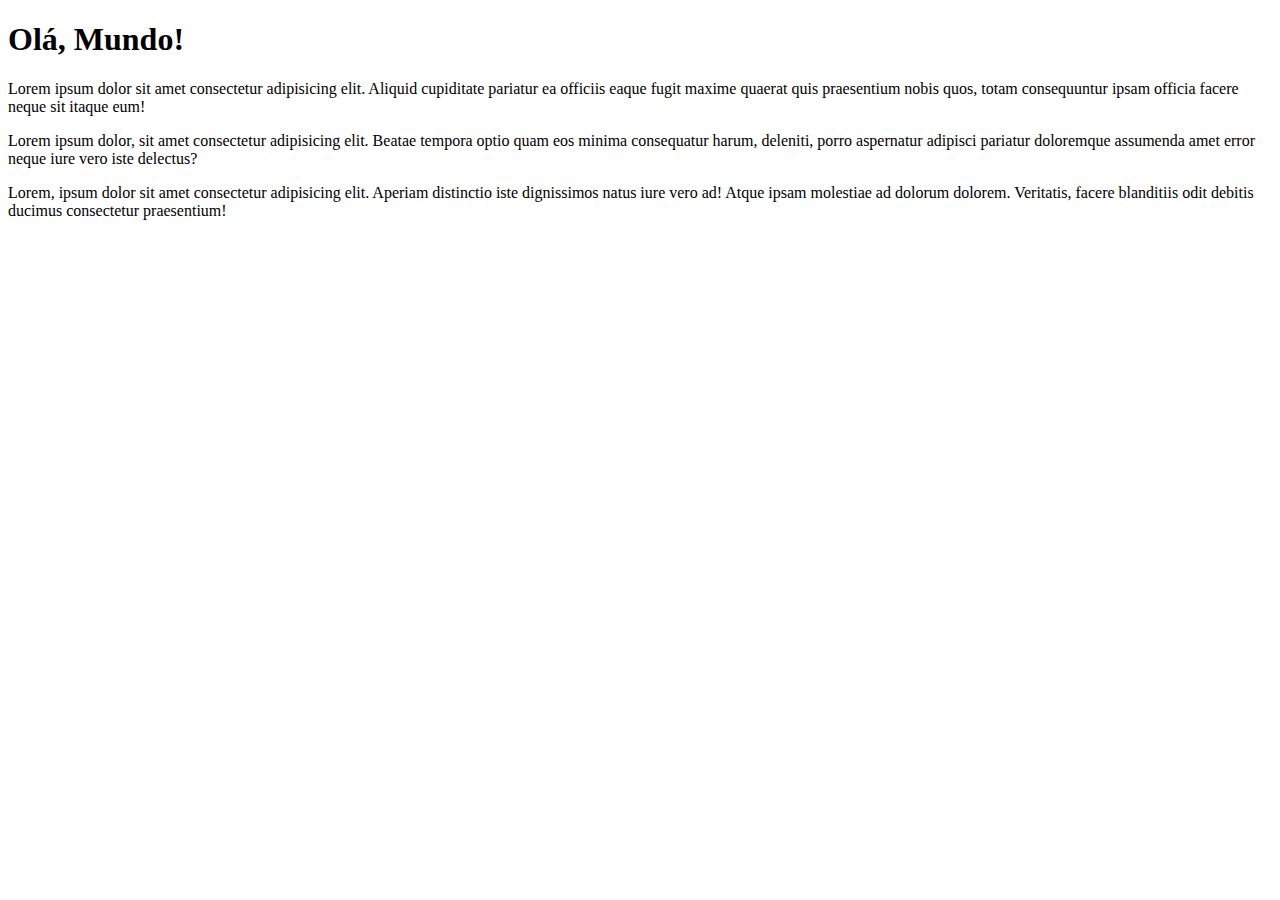
==== index.html @ e9d8de03 "projeto-midias-sociais" ====
<!DOCTYPE html>
<html lang="pt-br">
<head>
    <meta charset="UTF-8">
    <meta name="viewport" content="width=device-width, initial-scale=1.0">
    <link rel="shortcut icon" href="favicon.ico" type="image/x-icon">
    <title>Projeto Apresentação das Mídias Sociais</title>
</head>
<body>
    <h1>Olá, Mundo!</h1>
    <p>Lorem ipsum dolor sit amet consectetur adipisicing elit. Aliquid cupiditate pariatur ea officiis eaque fugit maxime quaerat quis praesentium nobis quos, totam consequuntur ipsam officia facere neque sit itaque eum!

    </p>
    <p>Lorem ipsum dolor, sit amet consectetur adipisicing elit. Beatae tempora optio quam eos minima consequatur harum, deleniti, porro aspernatur adipisci pariatur doloremque assumenda amet error neque iure vero iste delectus?</p>
    <p>Lorem, ipsum dolor sit amet consectetur adipisicing elit. Aperiam distinctio iste dignissimos natus iure vero ad! Atque ipsam molestiae ad dolorum dolorem. Veritatis, facere blanditiis odit debitis ducimus consectetur praesentium!</p>
    
</body>
</html>
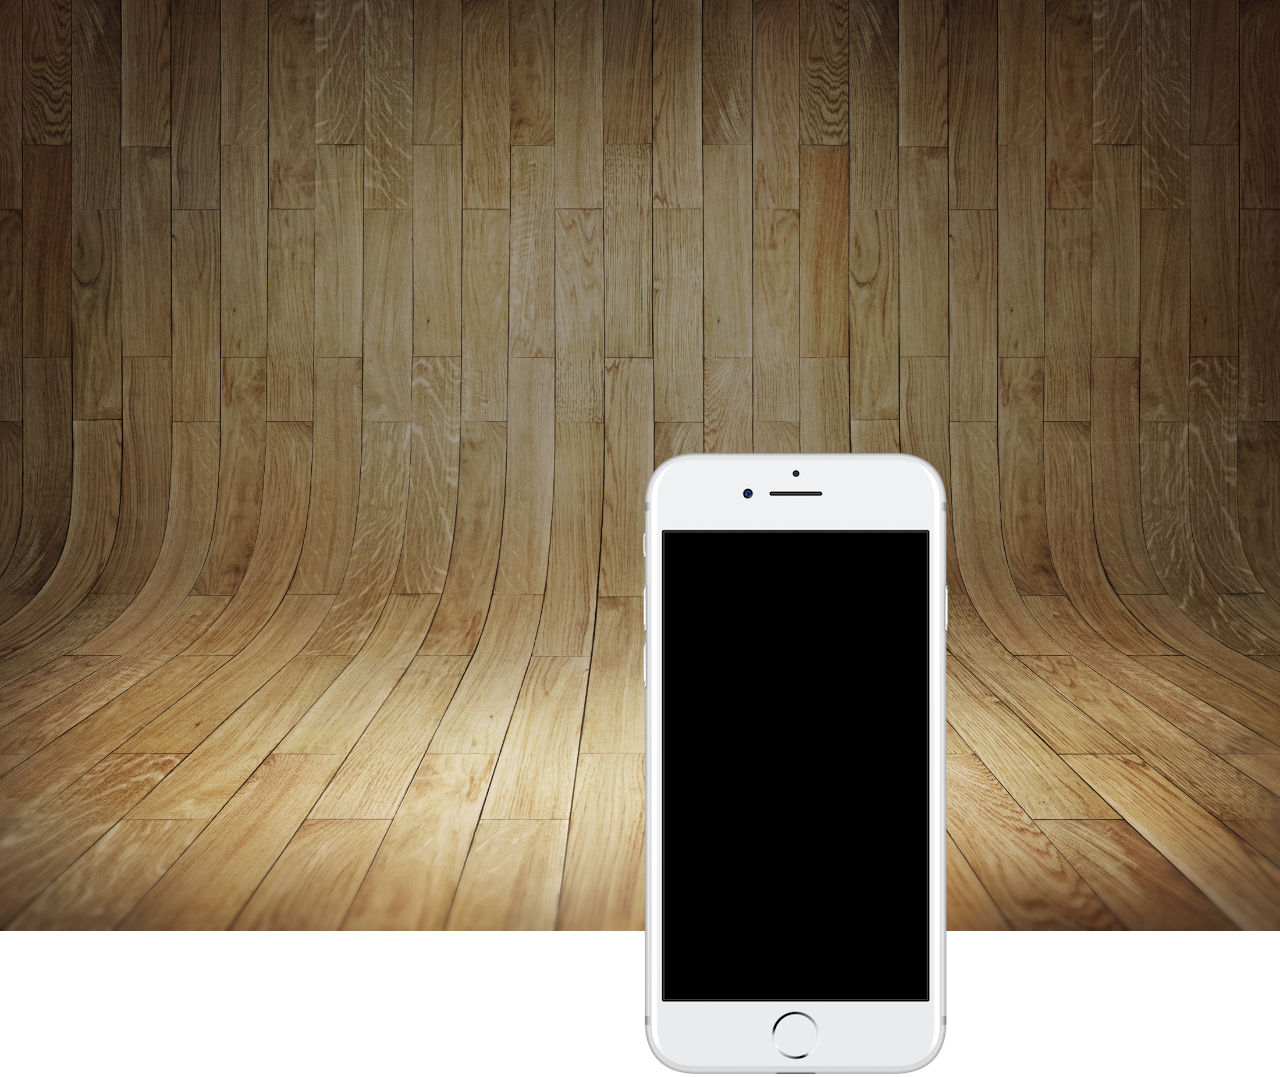
==== commit f6606a91: "atualizei projeto" ====
--- a/index.html
+++ b/index.html
@@ -4,15 +4,15 @@
     <meta charset="UTF-8">
     <meta name="viewport" content="width=device-width, initial-scale=1.0">
     <link rel="shortcut icon" href="favicon.ico" type="image/x-icon">
+    <link rel="stylesheet" href="estilos/style.css">
     <title>Projeto Apresentação das Mídias Sociais</title>
 </head>
 <body>
-    <h1>Olá, Mundo!</h1>
-    <p>Lorem ipsum dolor sit amet consectetur adipisicing elit. Aliquid cupiditate pariatur ea officiis eaque fugit maxime quaerat quis praesentium nobis quos, totam consequuntur ipsam officia facere neque sit itaque eum!
-
-    </p>
-    <p>Lorem ipsum dolor, sit amet consectetur adipisicing elit. Beatae tempora optio quam eos minima consequatur harum, deleniti, porro aspernatur adipisci pariatur doloremque assumenda amet error neque iure vero iste delectus?</p>
-    <p>Lorem, ipsum dolor sit amet consectetur adipisicing elit. Aperiam distinctio iste dignissimos natus iure vero ad! Atque ipsam molestiae ad dolorum dolorem. Veritatis, facere blanditiis odit debitis ducimus consectetur praesentium!</p>
+    <main>
+        <section id="telefone"></section>
+        <section id="redes-sociais"></section>
+    </main>
+    
     
 </body>
 </html>--- a/estilos/style.css
+++ b/estilos/style.css
@@ -0,0 +1,36 @@
+@charset "UTF-8";
+
+*{
+    margin: 0;
+    padding: 0;
+    font-family: Arial, Helvetica, sans-serif;
+}
+
+html, body{
+    height: 100vh;
+    width: 100vw;
+
+}
+
+body{
+    background: url(../imagens/fundo-madeira.jpg) no-repeat top center;
+    background-size: cover;
+    background-attachment: fixed;
+}
+
+main{
+    position: relative;
+    height: 100vh;
+    
+}
+
+section#telefone{
+    position: absolute;
+    top: 50%;
+    left: 50%;
+    transform: translate(-50% -50%); /*essas configurações são as que permitem que que o container fique centralizado.*/
+    
+    height: 627px;
+    width: 311px;
+    background: url(../imagens/frame-iphone.png) no-repeat;
+}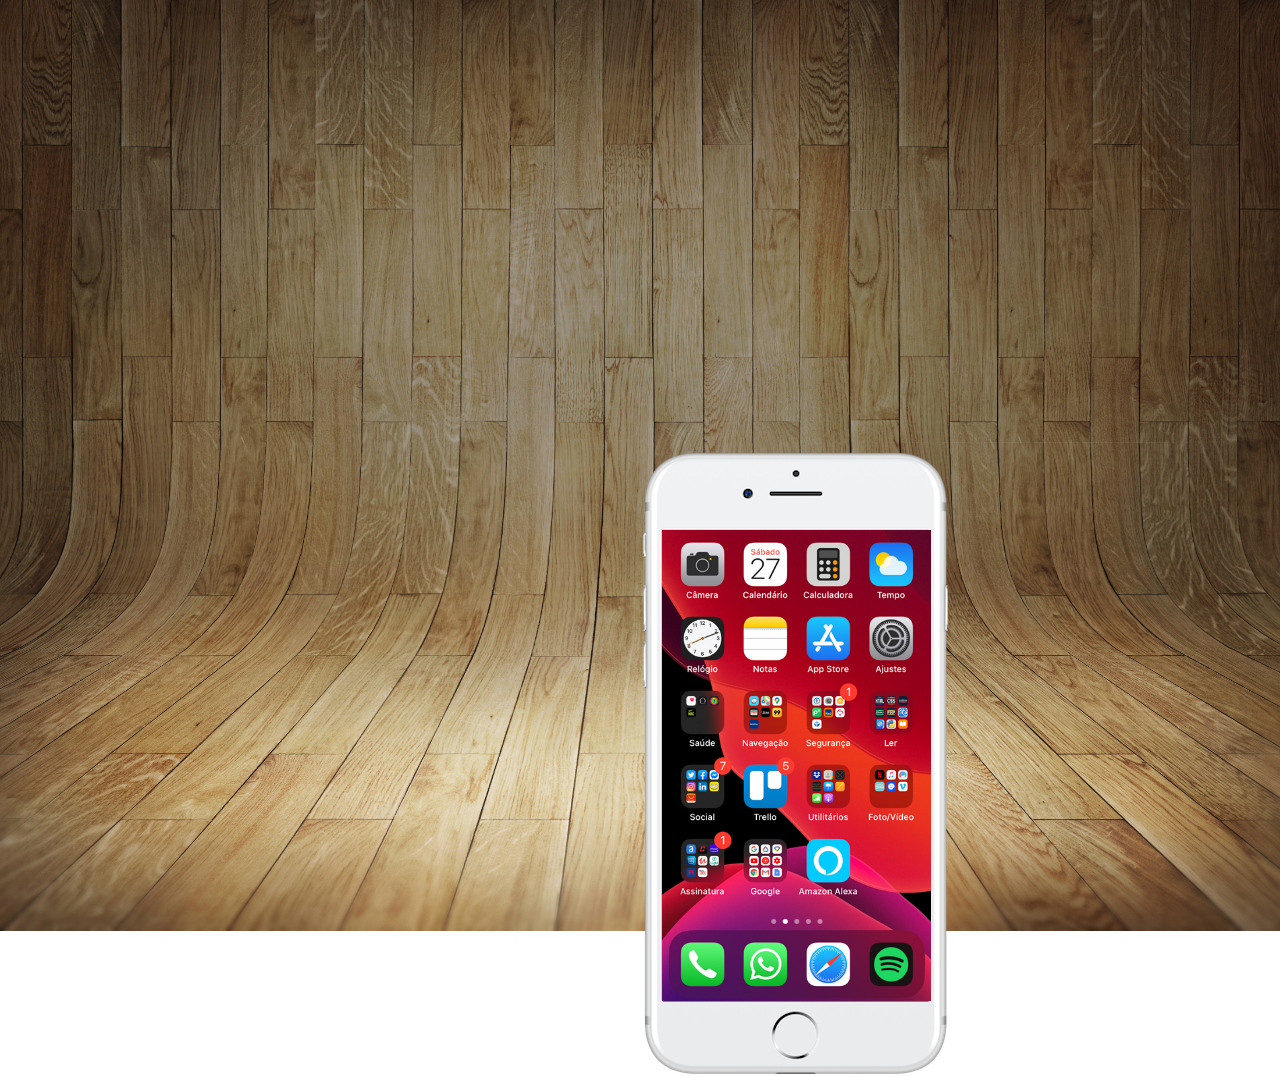
==== commit 6a4d703f: "criei a tela home" ====
--- a/index.html
+++ b/index.html
@@ -9,7 +9,9 @@
 </head>
 <body>
     <main>
-        <section id="telefone"></section>
+        <section id="telefone">
+            <iframe src="home.html" name="tela" id="tela" frameborder="0"></iframe>
+        </section>
         <section id="redes-sociais"></section>
     </main>
     
--- a/estilos/style.css
+++ b/estilos/style.css
@@ -1,8 +1,8 @@
 @charset "UTF-8";
 
 *{
-    margin: 0;
-    padding: 0;
+    margin: 0px;
+    padding: 0px;
     font-family: Arial, Helvetica, sans-serif;
 }
 
@@ -28,9 +28,17 @@
     position: absolute;
     top: 50%;
     left: 50%;
-    transform: translate(-50% -50%); /*essas configurações são as que permitem que que o container fique centralizado.*/
+    /*essas configurações são as que permitem que que o container fique centralizado.*/
     
     height: 627px;
     width: 311px;
-    background: url(../imagens/frame-iphone.png) no-repeat;
+    background: url('../imagens/frame-iphone.png') no-repeat top center;
+}
+
+iframe#tela{
+    position: relative;
+    top: 80px;
+    left: 22px;
+    width: 269px;
+    height: 471px;
 }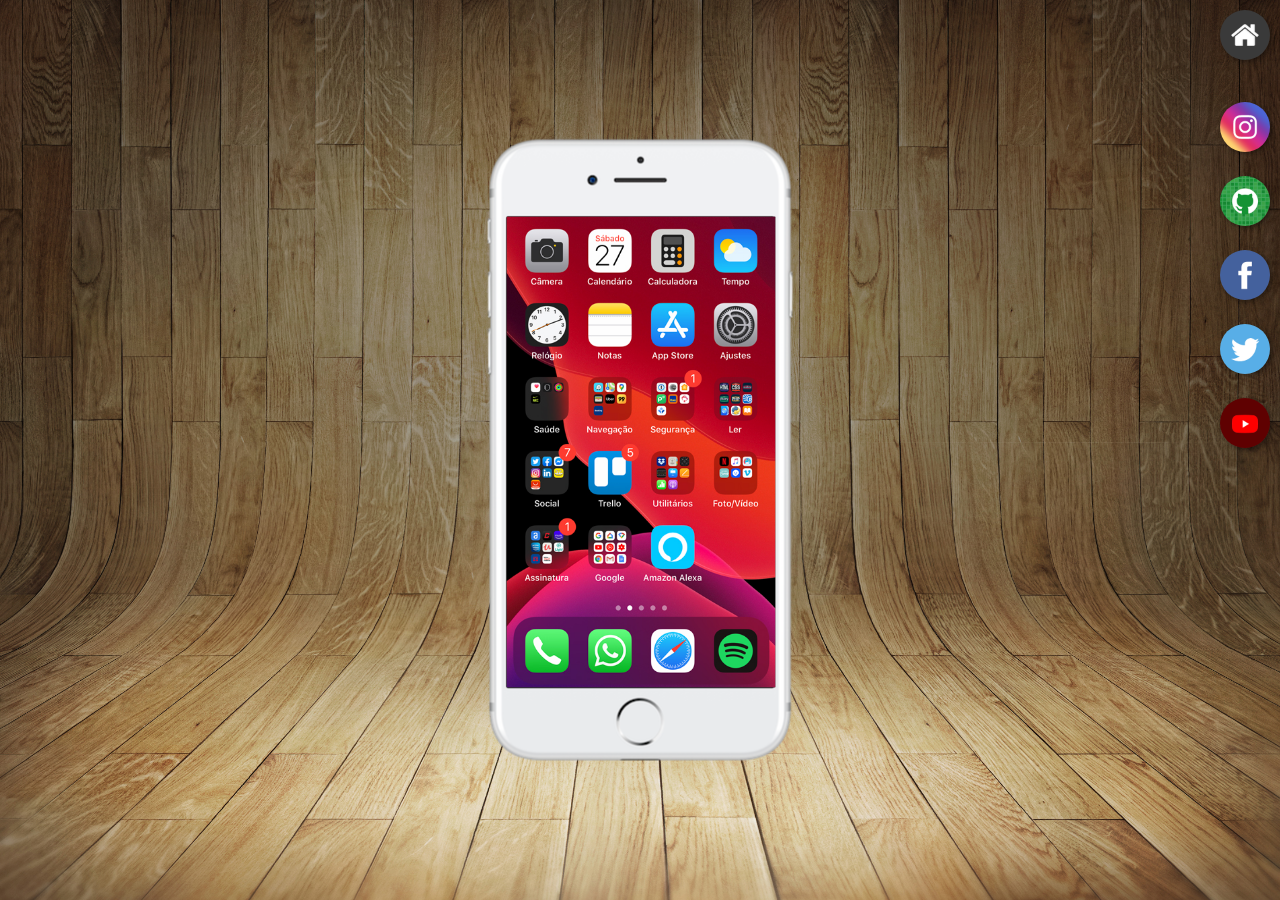
==== commit 61368032: "criei botoes na lateral" ====
--- a/index.html
+++ b/index.html
@@ -10,9 +10,16 @@
 <body>
     <main>
         <section id="telefone">
-            <iframe src="home.html" name="tela" id="tela" frameborder="0"></iframe>
+            <iframe src="home.html" name="tela" id="tela" frameborder="0"> Seu navegador não é compatível com isso.</iframe>
         </section>
-        <section id="redes-sociais"></section>
+        <section id="redes-sociais">
+            <a href="#" target="tela"><img src="imagens/logo-home.jpg" alt="home"></a><br><br>
+            <a href="#" target="tela"><img src="imagens/logo-instagram.jpg" alt="instagram"></a><br>
+            <a href="#" target="tela"><img src="imagens/logo-github.jpg" alt="github"></a><br>
+            <a href="#" target="tela"><img src="imagens/logo-facebook.jpg" alt=""></a><br>
+            <a href="#" target="tela"><img src="imagens/logo-twitter.jpg" alt=""></a><br>
+            <a href="#" target="tela"><img src="imagens/logo-youtube.jpg" alt=""></a>
+        </section>
     </main>
     
     
--- a/estilos/style.css
+++ b/estilos/style.css
@@ -29,10 +29,11 @@
     top: 50%;
     left: 50%;
     /*essas configurações são as que permitem que que o container fique centralizado.*/
-    
+    transform: translate(-50%, -50%);
     height: 627px;
     width: 311px;
     background: url('../imagens/frame-iphone.png') no-repeat top center;
+    
 }
 
 iframe#tela{
@@ -41,4 +42,25 @@
     left: 22px;
     width: 269px;
     height: 471px;
+}
+
+section#redes-sociais{
+    text-align: right;
+}
+
+section#redes-sociais img{
+    width: 50px;
+    height: 50px;
+    border-radius: 50%;
+    margin: 10px;
+    box-shadow: 2px 2px 5px rgba(0, 0, 0, 0.4);
+    
+}
+
+section#redes-sociais img:hover{
+    border: 2px solid rgba(255, 255, 255, 0.603);
+    box-sizing: border-box;
+    transform: translate(-3px, -3px);
+    box-shadow: 5px 5px 10px rgba(0, 0, 0, 0.604);
+    transition: transform 0.5s, border 1s;
 }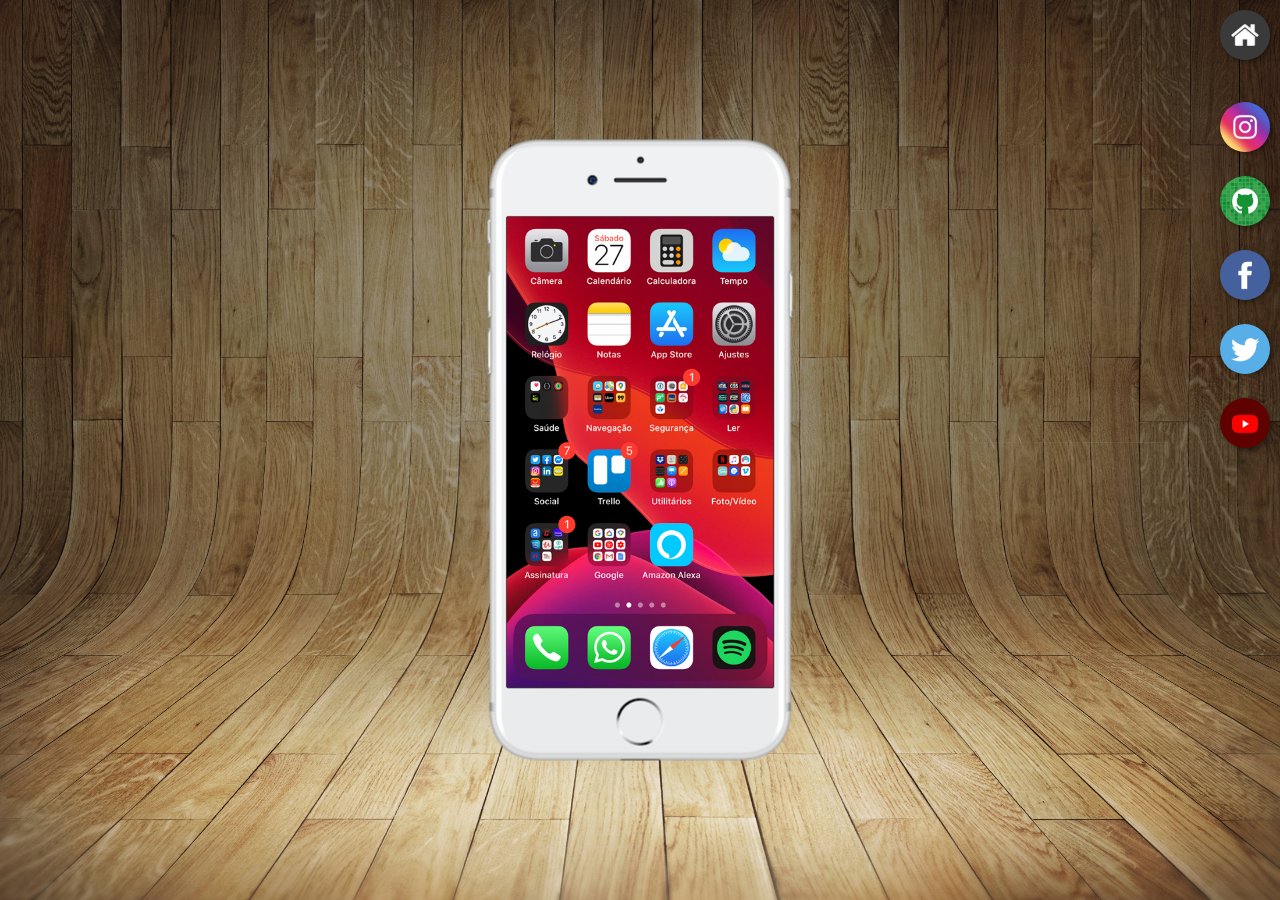
==== commit 40cd607e: "atualizei botoes" ====
--- a/index.html
+++ b/index.html
@@ -15,10 +15,10 @@
         <section id="redes-sociais">
             <a href="#" target="tela"><img src="imagens/logo-home.jpg" alt="home"></a><br><br>
             <a href="#" target="tela"><img src="imagens/logo-instagram.jpg" alt="instagram"></a><br>
-            <a href="#" target="tela"><img src="imagens/logo-github.jpg" alt="github"></a><br>
+            <a href="github.html" target="tela"><img src="imagens/logo-github.jpg" alt="github"></a><br>
             <a href="#" target="tela"><img src="imagens/logo-facebook.jpg" alt=""></a><br>
             <a href="#" target="tela"><img src="imagens/logo-twitter.jpg" alt=""></a><br>
-            <a href="#" target="tela"><img src="imagens/logo-youtube.jpg" alt=""></a>
+            <a href="youtube.html" target="tela"><img src="imagens/logo-youtube.jpg" alt="youtube"></a>
         </section>
     </main>
     
--- a/estilos/style.css
+++ b/estilos/style.css
@@ -40,7 +40,7 @@
     position: relative;
     top: 80px;
     left: 22px;
-    width: 269px;
+    width: 267px;
     height: 471px;
 }
 
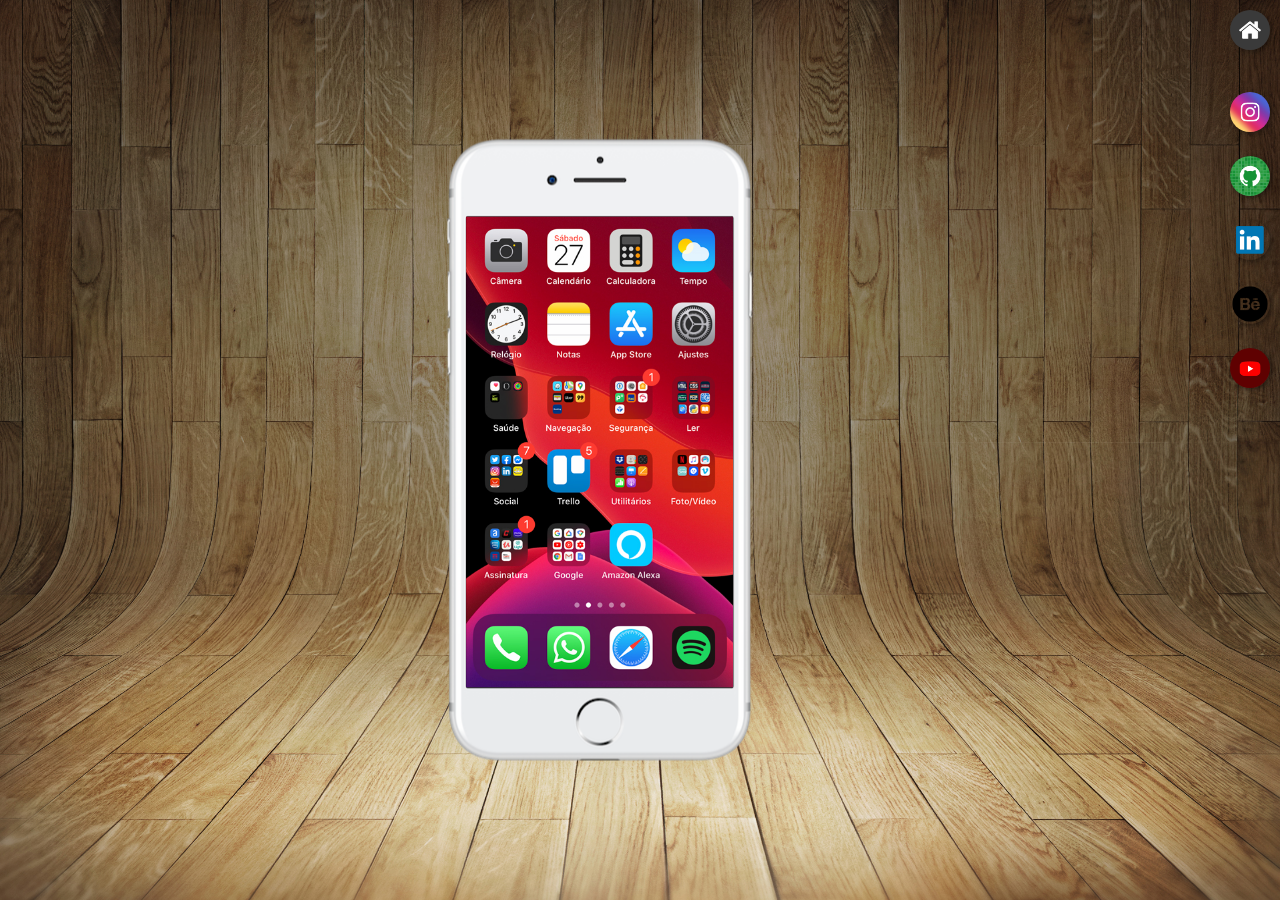
==== commit 621180fd: "attualizei icones" ====
--- a/index.html
+++ b/index.html
@@ -13,11 +13,11 @@
             <iframe src="home.html" name="tela" id="tela" frameborder="0"> Seu navegador não é compatível com isso.</iframe>
         </section>
         <section id="redes-sociais">
-            <a href="#" target="tela"><img src="imagens/logo-home.jpg" alt="home"></a><br><br>
-            <a href="#" target="tela"><img src="imagens/logo-instagram.jpg" alt="instagram"></a><br>
+            <a href="home.html" target="tela"><img src="imagens/logo-home.jpg" alt="home"></a><br><br>
+            <a href="instagram.html" target="tela"><img src="imagens/logo-instagram.jpg" alt="instagram"></a><br>
             <a href="github.html" target="tela"><img src="imagens/logo-github.jpg" alt="github"></a><br>
-            <a href="#" target="tela"><img src="imagens/logo-facebook.jpg" alt=""></a><br>
-            <a href="#" target="tela"><img src="imagens/logo-twitter.jpg" alt=""></a><br>
+            <a href="linkedin.html" target="tela"><img src="imagens/logo-linkedin.png" alt="linkedin"></a><br>
+            <a href="behance.html" target="tela"><img src="imagens/logo-behance.png" alt="behance"></a><br>
             <a href="youtube.html" target="tela"><img src="imagens/logo-youtube.jpg" alt="youtube"></a>
         </section>
     </main>
--- a/estilos/style.css
+++ b/estilos/style.css
@@ -22,6 +22,7 @@
     position: relative;
     height: 100vh;
     
+    
 }
 
 section#telefone{
@@ -29,7 +30,7 @@
     top: 50%;
     left: 50%;
     /*essas configurações são as que permitem que que o container fique centralizado.*/
-    transform: translate(-50%, -50%);
+    transform: translate(-63%, -50%);
     height: 627px;
     width: 311px;
     background: url('../imagens/frame-iphone.png') no-repeat top center;
@@ -46,14 +47,17 @@
 
 section#redes-sociais{
     text-align: right;
+
+   
 }
 
 section#redes-sociais img{
-    width: 50px;
-    height: 50px;
+    width: 40px;
+    height: 40px;
     border-radius: 50%;
     margin: 10px;
     box-shadow: 2px 2px 5px rgba(0, 0, 0, 0.4);
+
     
 }
 
